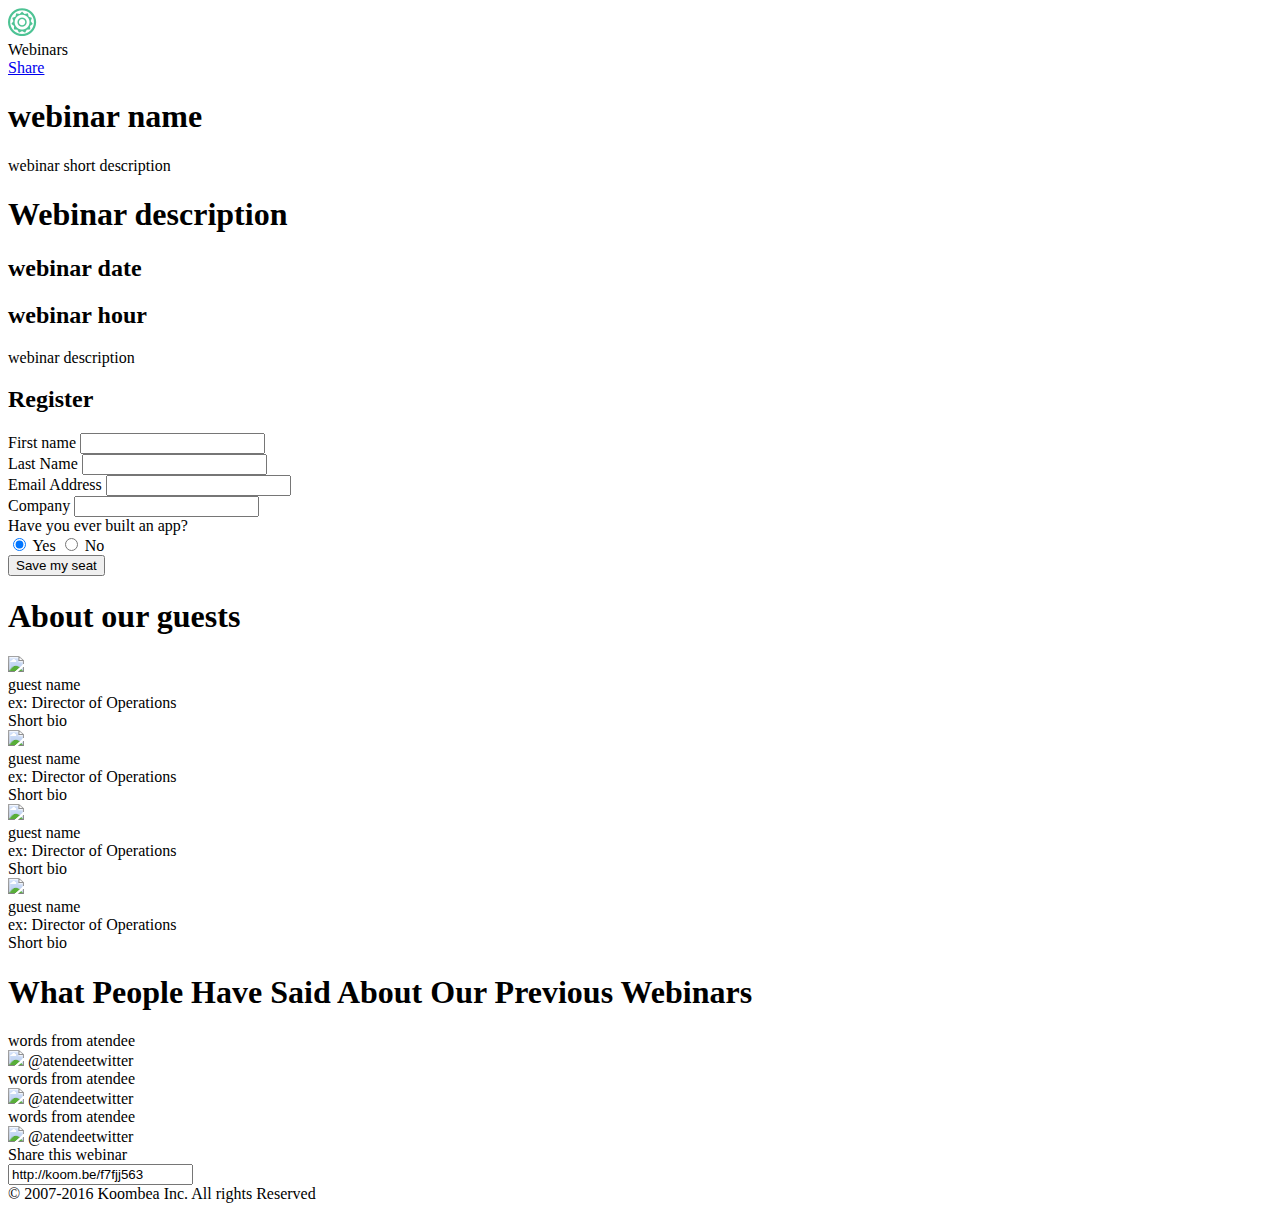
==== index_pardot.html @ 56e8da9b "template for pardot" ====
<!DOCTYPE html>
<html>
  <head>
    <meta charset="utf-8">
    <meta http-equiv="X-UA-Compatible" content="IE=edge">
    <meta name="description" content="%%description%%">
    <meta name="viewport" content="width=device-width, initial-scale=1, maximum-scale=1, user-scalable=no, minimal-ui">
		<meta name="apple-mobile-web-app-capable" content="yes">
		<meta name="apple-mobile-web-app-status-bar-style" content="black">
    <title>%%title%%</title>
    <style title="page-styles" type="text/css" data-page-type="main_desktop">

    </style>
  </head>
  <body>
    <div class="main">
      <div class="content">
        <header class="main__header">
          <div class="pull-left">
            <img src="img/logo.png" class="logo"/>
            <div class="vertical-separator"></div>
            <div class="primarytext inline">Webinars</div>
          </div>
          <a href="#share" class="btn share-btn pull-right">
            <span class="icon-share2"></span>
            Share
            <div class="inline-block rotate180">
              <span class="icon-ctrl"></span>
            </div>
          </a>
        </header>
        <section class="intro clearfix">
          <div class="centerdiv intro__header">
            <div class="line-separator"></div>
            <h1 class="text-large" pardot-region="webinar_name" pardot-region-type="simple">webinar name</h1>
            <div class="intro__header-text" pardot-region="webinar_short_desc" pardot-region-type="simple">
              webinar short description
            </div>
          </div>
        </section>
        <section class="description even pad1">
          <h1 class="hidden">Webinar description</h1>
          <div class="centerdiv pos-r">
            <div class="grid grid--full align-left">
              <div class="description__main align-left grid__item one-half palm--one-whole">
                <h2 class="field-title">
                  <span class="icon-calendar primarytext"></span>
                  <span pardot-region="webinar_date" pardot-region-type="simple">webinar date</span>
                </h2>
                <h2 class="field-title">
                  <span class="icon-alarm primarytext"></span>
                  <span pardot-region="webinar_hour" pardot-region-type="simple">webinar hour</span>
                </h2>
                <p class="line-height-med m-t-l" pardot-region="webinar_desc" pardot-region-type="simple">webinar description</p>
              </div>
            </div>
            <div class="register align-left">
              <form action="index.html" method="post">
                <h2>Register</h2>
                <div class="m-t-s">
                  <label class="field-title">First name</label>
                  <input type="text" name="firstname" value="" class="full-width m-t-s">
                </div>
                <div class="m-t-s">
                  <label class="field-title">Last Name</label>
                  <input type="text" name="lastname" value="" class="full-width m-t-s">
                </div>
                <div class="m-t-s">
                  <label class="field-title">Email Address</label>
                  <input type="text" name="email" value="" class="full-width m-t-s">
                </div>
                <div class="m-t-s">
                  <label class="field-title">Company</label>
                  <input type="text" name="company" value="" class="full-width m-t-s">
                </div>
                <div class="m-t-s">
                  <label class="field-title">Have you ever built an app?</label>
                </div>
                <div class="m-t-s radio">
                  <input type="radio" id="appyes" name="appbuilt" checked>
                  <label for="appyes" class="ilabel">Yes</label>
                  <input type="radio" id="appno" name="appbuilt">
                  <label for="appno" class="ilabel">No</label>
                </div>
                <button type="button" class="btn btn-primary full-width m-t-s">Save my seat</button>
              </form>
            </div>
          </div>
        </section>
        <section class="about-guests">
          <div class="centerdiv">
            <h1 class="m-t-xl section-header">About our guests</h1>
            <div class="line-separator"></div>
            <div class="grid grid--full align-left m-t-xl">
              <div class="grid__item desk--one-half">
                <div class="grid grid--full">
                  <div class="grid__item one-quarter">
                    <img src="http://placehold.it/80x80" class="img-circle img-guests" pardot-region="guest1_image" pardot-region-type="image"/>
                  </div><!--
                  --><div class="grid__item three-quarters">
                    <div class="m-t-m">
                      <div class="semibold" pardot-region="guest1" pardot-region-type="simple">guest name</div>
                      <div class="primarytext" pardot-region="guest1_title" pardot-region-type="simple">ex: Director of Operations</div>
                    </div>
                    <div class="line-height-med m-t-m" pardot-region="guest1_bio" pardot-region-type="simple">
                      Short bio
                    </div>
                    <div class="m-t-s">
                      <a href="#" class="field-title" pardot-region="guest1_linkedin" pardot-region-type="link"><span class="icon-linkedin2"></span></a>
                      <a href="https://twitter.com/" class="field-title" pardot-region="guest1_twitter" pardot-region-type="link"><span class="icon-twitter"></span></a>
                    </div>
                  </div>
                </div>
              </div><!--
              --><div class="grid__item desk--one-half">
                <div class="grid grid--full">
                  <div class="grid__item one-quarter">
                    <img src="http://placehold.it/80x80" class="img-circle img-guests" pardot-region="guest1_image" pardot-region-type="image"/>
                  </div><!--
                  --><div class="grid__item three-quarters">
                    <div class="m-t-m">
                      <div class="semibold" pardot-region="guest1" pardot-region-type="simple">guest name</div>
                      <div class="primarytext" pardot-region="guest1_title" pardot-region-type="simple">ex: Director of Operations</div>
                    </div>
                    <div class="line-height-med m-t-m" pardot-region="guest1_bio" pardot-region-type="simple">
                      Short bio
                    </div>
                    <div class="m-t-s">
                      <a href="#" class="field-title" pardot-region="guest1_linkedin" pardot-region-type="link"><span class="icon-linkedin2"></span></a>
                      <a href="https://twitter.com/" class="field-title" pardot-region="guest1_twitter" pardot-region-type="link"><span class="icon-twitter"></span></a>
                    </div>
                  </div>
                </div>
              </div>
            </div>
            <div class="grid grid--full align-left m-t-m">
              <div class="grid__item desk--one-half">
                <div class="grid grid--full">
                  <div class="grid__item one-quarter">
                    <img src="http://placehold.it/80x80" class="img-circle img-guests" pardot-region="guest1_image" pardot-region-type="image"/>
                  </div><!--
                  --><div class="grid__item three-quarters">
                    <div class="m-t-m">
                      <div class="semibold" pardot-region="guest1" pardot-region-type="simple">guest name</div>
                      <div class="primarytext" pardot-region="guest1_title" pardot-region-type="simple">ex: Director of Operations</div>
                    </div>
                    <div class="line-height-med m-t-m" pardot-region="guest1_bio" pardot-region-type="simple">
                      Short bio
                    </div>
                    <div class="m-t-s">
                      <a href="#" class="field-title" pardot-region="guest1_linkedin" pardot-region-type="link"><span class="icon-linkedin2"></span></a>
                      <a href="https://twitter.com/" class="field-title" pardot-region="guest1_twitter" pardot-region-type="link"><span class="icon-twitter"></span></a>
                    </div>
                  </div>
                </div>
              </div><!--
              --><div class="grid__item desk--one-half">
                <div class="grid grid--full">
                  <div class="grid__item one-quarter">
                    <img src="http://placehold.it/80x80" class="img-circle img-guests" pardot-region="guest1_image" pardot-region-type="image"/>
                  </div><!--
                  --><div class="grid__item three-quarters">
                    <div class="m-t-m">
                      <div class="semibold" pardot-region="guest1" pardot-region-type="simple">guest name</div>
                      <div class="primarytext" pardot-region="guest1_title" pardot-region-type="simple">ex: Director of Operations</div>
                    </div>
                    <div class="line-height-med m-t-m" pardot-region="guest1_bio" pardot-region-type="simple">
                      Short bio
                    </div>
                    <div class="m-t-s">
                      <a href="#" class="field-title" pardot-region="guest1_linkedin" pardot-region-type="link"><span class="icon-linkedin2"></span></a>
                      <a href="https://twitter.com/" class="field-title" pardot-region="guest1_twitter" pardot-region-type="link"><span class="icon-twitter"></span></a>
                    </div>
                  </div>
                </div>
              </div>
            </div>
          </div>
        </section>
        <section class="about-webinars even pad1">
          <div class="centerdiv">
            <h1 class="section-header">What People Have Said About Our Previous Webinars</h1>
            <div class="line-separator"></div>
            <div class="align-left">
              <span class="icon-quotes-left primarytext text-large"></span>
            </div>
            <div class="grid align-left m-t-m">
              <div class="grid__item desk--one-third people-says">
                <div class="people-says__content">
                  <div class="m-t-s people-says__content-text" pardot-region="atendee1_words" pardot-region-type="link">
                    words from atendee
                  </div>
                  <div class="people-says__content-signature m-t-m border-top-gray p-t-s">
                    <img src="http://placeholder.it/40x40" class="img-circle img-people" pardot-region="atendee1_img" pardot-region-type="img"/>
                    <span class="field-title bold" pardot-region="atendee1_twitter" pardot-region-type="simple">@atendeetwitter</span>
                  </div>
                </div>
              </div><!--
              --><div class="grid__item desk--one-third  people-says">
                <div class="people-says__content">
                  <div class="m-t-s people-says__content-text" pardot-region="atendee2_words" pardot-region-type="link">
                    words from atendee
                  </div>
                  <div class="people-says__content-signature m-t-m border-top-gray p-t-s">
                    <img src="http://placeholder.it/40x40" class="img-circle img-people" pardot-region="atendee2_img" pardot-region-type="img"/>
                    <span class="field-title bold" pardot-region="atendee2_twitter" pardot-region-type="simple">@atendeetwitter</span>
                  </div>
                </div>
              </div><!--
              --><div class="grid__item desk--one-third  people-says">
                <div class="people-says__content">
                  <div class="m-t-s people-says__content-text" pardot-region="atendee3_words" pardot-region-type="link">
                    words from atendee
                  </div>
                  <div class="people-says__content-signature m-t-m border-top-gray p-t-s">
                    <img src="http://placeholder.it/40x40" class="img-circle img-people" pardot-region="atendee3_img" pardot-region-type="img"/>
                    <span class="field-title bold" pardot-region="atendee3_twitter" pardot-region-type="simple">@atendeetwitter</span>
                  </div>
                </div>
              </div>
            </div>
            <div class="align-right m-t-m">
              <span class="icon-quotes-right primarytext text-large"></span>
            </div>
          </div>
        </section>
        <section id="share" class="share pad1">
          <div class="share__main">
            <div class="centerdiv">
              <div class="inline m-r-s bold">Share this webinar</div>
              <a href="https://www.facebook.com/sharer/sharer.php?u=http%3A//koom.be/f7fjj563" class="circular-char gray-text icon-facebook"></a>
              <a href="https://twitter.com/home?status=http%3A//koom.be/f7fjj563" class="circular-char gray-text icon-twitter"></a>
              <a href="https://www.linkedin.com/shareArticle?mini=true&url=http%3A//koom.be/f7fjj563&title=&summary=&source=" class="circular-char gray-text icon-linkedin2"></a>
              <a href="https://plus.google.com/share?url=http%3A//koom.be/f7fjj563" class="circular-char gray-text icon-google-plus"></a>
              <input type="text" class="btn border-full-gray inline gray-text" value="http://koom.be/f7fjj563">
            </div>
          </div>
        </section>
        <footer class="footer">
          <div class="footer__signature p-t-m">
            &copy; 2007-2016 Koombea Inc. All rights Reserved
          </div>
        </footer>
      </div>
    </div>
  </body>
</html>
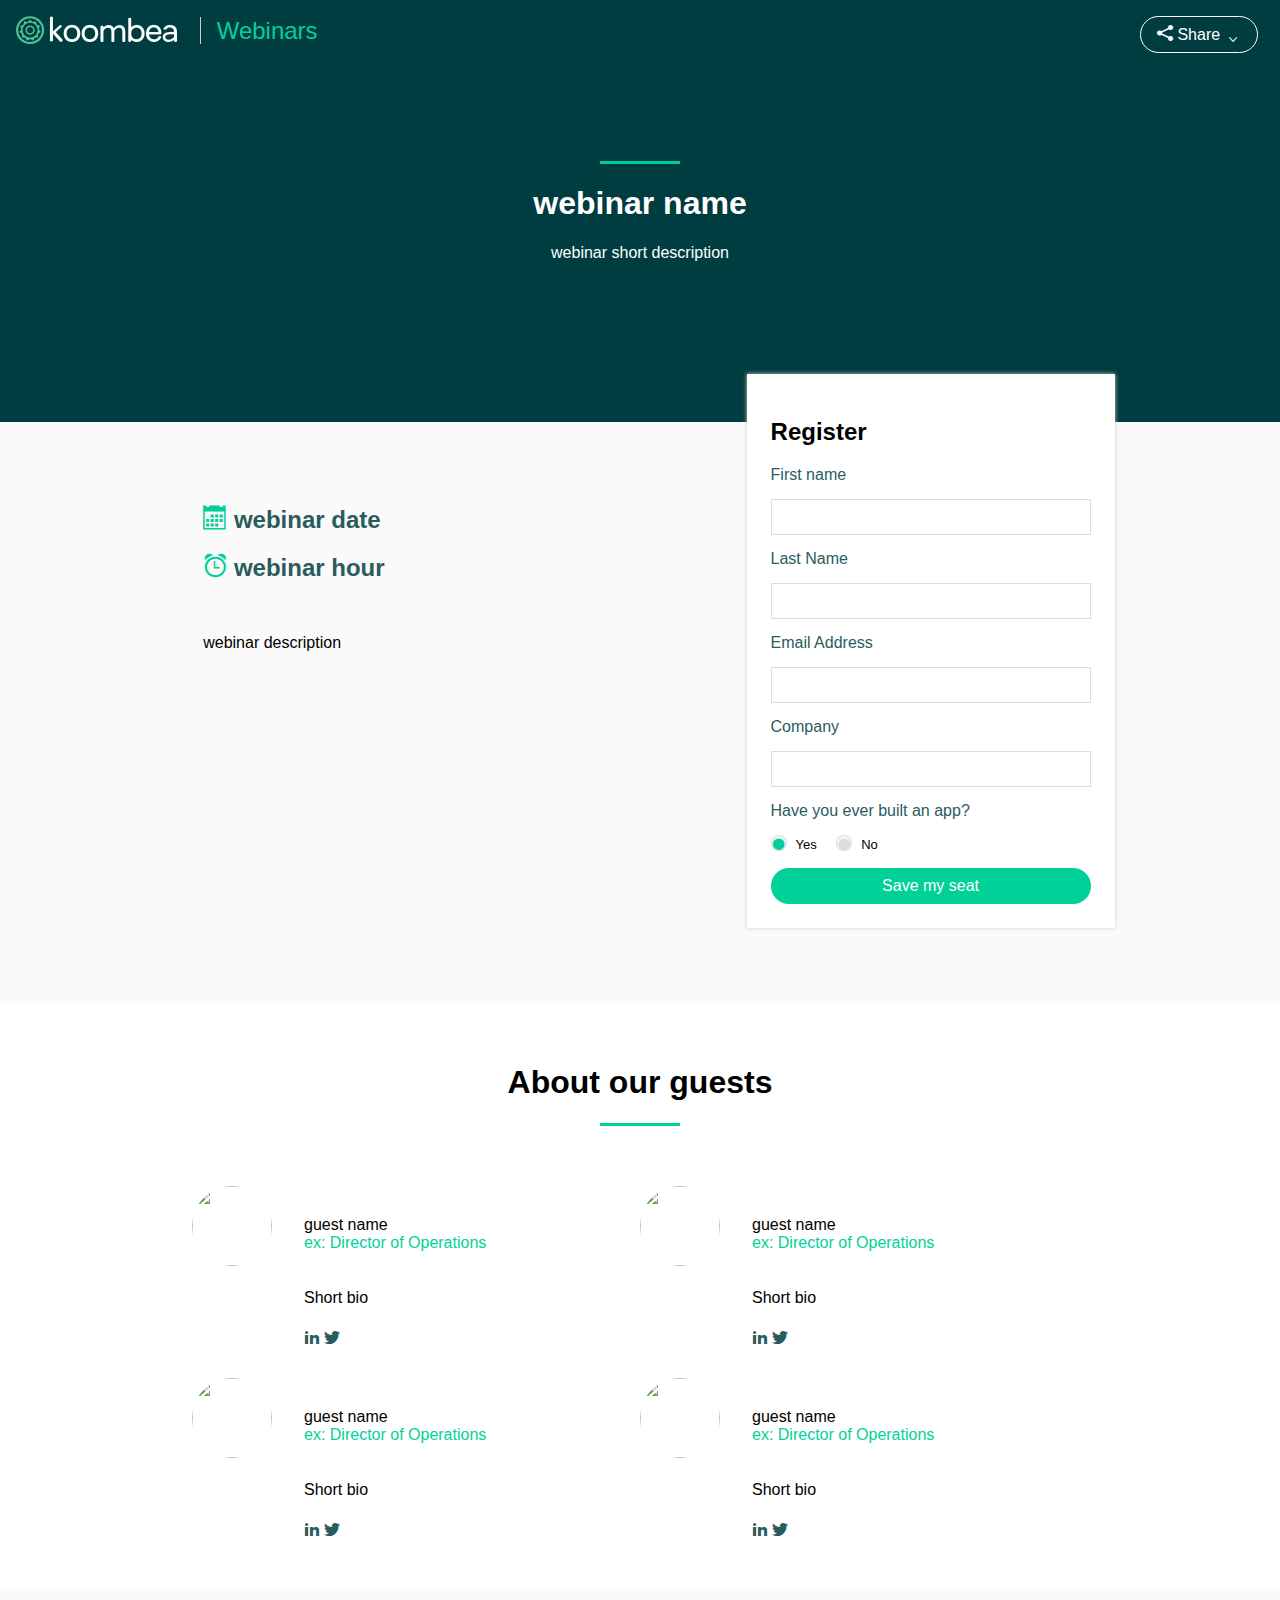
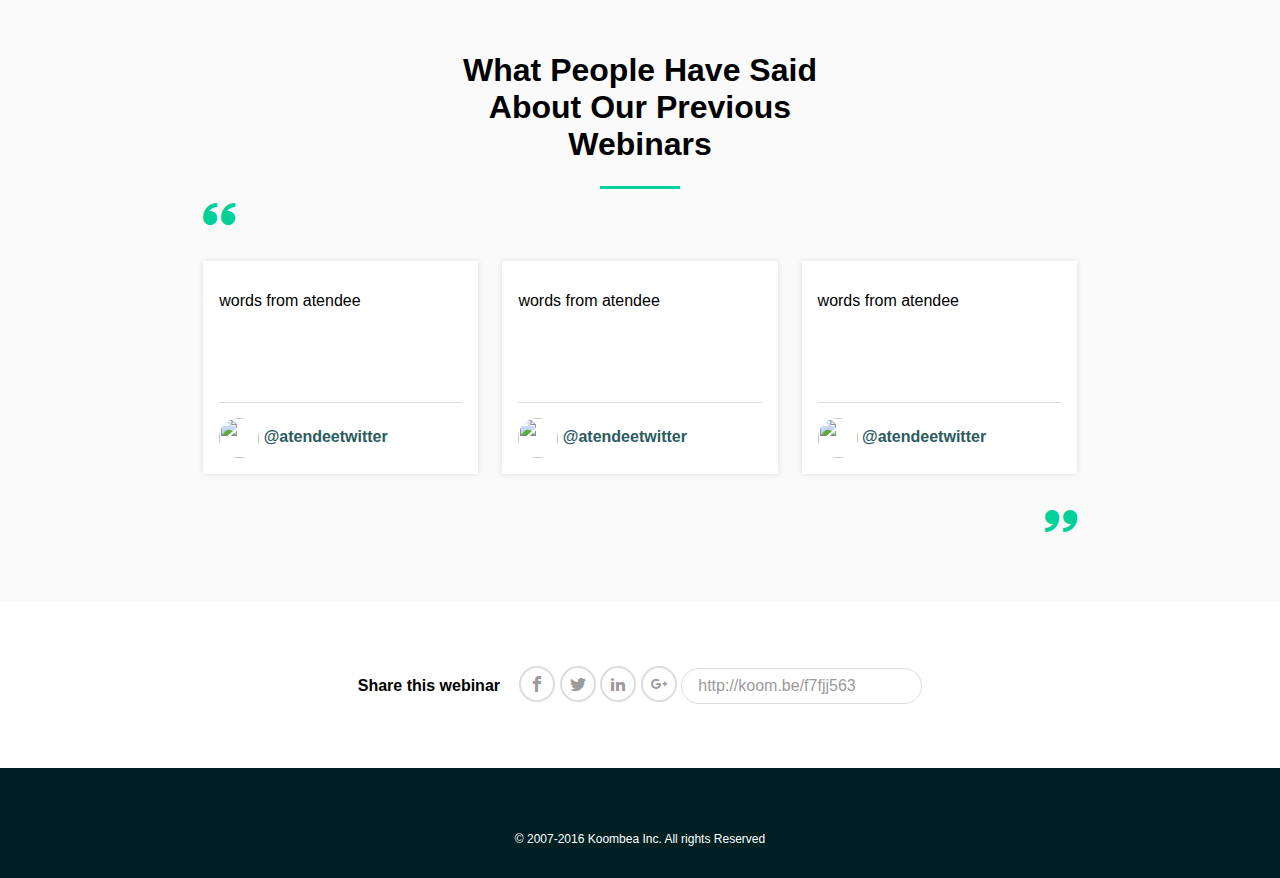
==== commit 92408949: "Inline styles" ====
--- a/index_pardot.html
+++ b/index_pardot.html
@@ -8,8 +8,275 @@
 		<meta name="apple-mobile-web-app-capable" content="yes">
 		<meta name="apple-mobile-web-app-status-bar-style" content="black">
     <title>%%title%%</title>
+    <link href="css/icomoon.css" rel="stylesheet">
     <style title="page-styles" type="text/css" data-page-type="main_desktop">
-
+      @charset "UTF-8";.grid{list-style:none;margin:0 0 0 -24px;padding:0}.grid__item{display:inline-block;padding-left:24px;vertical-align:top;width:100%;-webkit-box-sizing:border-box;-moz-box-sizing:border-box;box-sizing:border-box}.grid--rev{direction:rtl;text-align:left}.grid--rev>.grid__item{direction:ltr;text-align:left}.grid--full{margin-left:0}.grid--full>.grid__item{padding-left:0}.grid--right{text-align:right}.grid--right>.grid__item{text-align:left}.grid--center{text-align:center}.grid--center>.grid__item{text-align:left}.grid--middle>.grid__item{vertical-align:middle}.grid--bottom>.grid__item{vertical-align:bottom}.grid--narrow{margin-left:-12px}.grid--narrow>.grid__item{padding-left:12px}.grid--wide{margin-left:-48px}.grid--wide>.grid__item{padding-left:48px}.one-whole{width:100%}.five-tenths,.four-eighths,.one-half,.six-twelfths,.three-sixths,.two-quarters{width:50%}.four-twelfths,.one-third,.two-sixths{width:33.333%}.eight-twelfths,.four-sixths,.two-thirds{width:66.666%}.one-quarter,.three-twelfths,.two-eighths{width:25%}.nine-twelfths,.six-eighths,.three-quarters{width:75%}.one-fifth,.two-tenths{width:20%}.four-tenths,.two-fifths{width:40%}.six-tenths,.three-fifths{width:60%}.eight-tenths,.four-fifths{width:80%}.one-sixth,.two-twelfths{width:16.666%}.five-sixths,.ten-twelfths{width:83.333%}.one-eighth{width:12.5%}.three-eighths{width:37.5%}.five-eighths{width:62.5%}.seven-eighths{width:87.5%}.one-tenth{width:10%}.three-tenths{width:30%}.seven-tenths{width:70%}.nine-tenths{width:90%}.one-twelfth{width:8.333%}.five-twelfths{width:41.666%}.seven-twelfths{width:58.333%}.eleven-twelfths{width:91.666%}@media only screen and (max-width:480px){.palm--one-whole{width:100%}.palm--five-tenths,.palm--four-eighths,.palm--one-half,.palm--six-twelfths,.palm--three-sixths,.palm--two-quarters{width:50%}.palm--four-twelfths,.palm--one-third,.palm--two-sixths{width:33.333%}.palm--eight-twelfths,.palm--four-sixths,.palm--two-thirds{width:66.666%}.palm--one-quarter,.palm--three-twelfths,.palm--two-eighths{width:25%}.palm--nine-twelfths,.palm--six-eighths,.palm--three-quarters{width:75%}.palm--one-fifth,.palm--two-tenths{width:20%}.palm--four-tenths,.palm--two-fifths{width:40%}.palm--six-tenths,.palm--three-fifths{width:60%}.palm--eight-tenths,.palm--four-fifths{width:80%}.palm--one-sixth,.palm--two-twelfths{width:16.666%}.palm--five-sixths,.palm--ten-twelfths{width:83.333%}.palm--one-eighth{width:12.5%}.palm--three-eighths{width:37.5%}.palm--five-eighths{width:62.5%}.palm--seven-eighths{width:87.5%}.palm--one-tenth{width:10%}.palm--three-tenths{width:30%}.palm--seven-tenths{width:70%}.palm--nine-tenths{width:90%}.palm--one-twelfth{width:8.333%}.palm--five-twelfths{width:41.666%}.palm--seven-twelfths{width:58.333%}.palm--eleven-twelfths{width:91.666%}}@media only screen and (min-width:481px) and (max-width:1023px){.lap--one-whole{width:100%}.lap--five-tenths,.lap--four-eighths,.lap--one-half,.lap--six-twelfths,.lap--three-sixths,.lap--two-quarters{width:50%}.lap--four-twelfths,.lap--one-third,.lap--two-sixths{width:33.333%}.lap--eight-twelfths,.lap--four-sixths,.lap--two-thirds{width:66.666%}.lap--one-quarter,.lap--three-twelfths,.lap--two-eighths{width:25%}.lap--nine-twelfths,.lap--six-eighths,.lap--three-quarters{width:75%}.lap--one-fifth,.lap--two-tenths{width:20%}.lap--four-tenths,.lap--two-fifths{width:40%}.lap--six-tenths,.lap--three-fifths{width:60%}.lap--eight-tenths,.lap--four-fifths{width:80%}.lap--one-sixth,.lap--two-twelfths{width:16.666%}.lap--five-sixths,.lap--ten-twelfths{width:83.333%}.lap--one-eighth{width:12.5%}.lap--three-eighths{width:37.5%}.lap--five-eighths{width:62.5%}.lap--seven-eighths{width:87.5%}.lap--one-tenth{width:10%}.lap--three-tenths{width:30%}.lap--seven-tenths{width:70%}.lap--nine-tenths{width:90%}.lap--one-twelfth{width:8.333%}.lap--five-twelfths{width:41.666%}.lap--seven-twelfths{width:58.333%}.lap--eleven-twelfths{width:91.666%}}@media only screen and (max-width:1023px){.portable--one-whole{width:100%}.portable--five-tenths,.portable--four-eighths,.portable--one-half,.portable--six-twelfths,.portable--three-sixths,.portable--two-quarters{width:50%}.portable--four-twelfths,.portable--one-third,.portable--two-sixths{width:33.333%}.portable--eight-twelfths,.portable--four-sixths,.portable--two-thirds{width:66.666%}.portable--one-quarter,.portable--three-twelfths,.portable--two-eighths{width:25%}.portable--nine-twelfths,.portable--six-eighths,.portable--three-quarters{width:75%}.portable--one-fifth,.portable--two-tenths{width:20%}.portable--four-tenths,.portable--two-fifths{width:40%}.portable--six-tenths,.portable--three-fifths{width:60%}.portable--eight-tenths,.portable--four-fifths{width:80%}.portable--one-sixth,.portable--two-twelfths{width:16.666%}.portable--five-sixths,.portable--ten-twelfths{width:83.333%}.portable--one-eighth{width:12.5%}.portable--three-eighths{width:37.5%}.portable--five-eighths{width:62.5%}.portable--seven-eighths{width:87.5%}.portable--one-tenth{width:10%}.portable--three-tenths{width:30%}.portable--seven-tenths{width:70%}.portable--nine-tenths{width:90%}.portable--one-twelfth{width:8.333%}.portable--five-twelfths{width:41.666%}.portable--seven-twelfths{width:58.333%}.portable--eleven-twelfths{width:91.666%}}@media only screen and (min-width:1024px){.desk--one-whole{width:100%}.desk--five-tenths,.desk--four-eighths,.desk--one-half,.desk--six-twelfths,.desk--three-sixths,.desk--two-quarters{width:50%}.desk--four-twelfths,.desk--one-third,.desk--two-sixths{width:33.333%}.desk--eight-twelfths,.desk--four-sixths,.desk--two-thirds{width:66.666%}.desk--one-quarter,.desk--three-twelfths,.desk--two-eighths{width:25%}.desk--nine-twelfths,.desk--six-eighths,.desk--three-quarters{width:75%}.desk--one-fifth,.desk--two-tenths{width:20%}.desk--four-tenths,.desk--two-fifths{width:40%}.desk--six-tenths,.desk--three-fifths{width:60%}.desk--eight-tenths,.desk--four-fifths{width:80%}.desk--one-sixth,.desk--two-twelfths{width:16.666%}.desk--five-sixths,.desk--ten-twelfths{width:83.333%}.desk--one-eighth{width:12.5%}.desk--three-eighths{width:37.5%}.desk--five-eighths{width:62.5%}.desk--seven-eighths{width:87.5%}.desk--one-tenth{width:10%}.desk--three-tenths{width:30%}.desk--seven-tenths{width:70%}.desk--nine-tenths{width:90%}.desk--one-twelfth{width:8.333%}.desk--five-twelfths{width:41.666%}.desk--seven-twelfths{width:58.333%}.desk--eleven-twelfths{width:91.666%}}
+      .p-l-s{padding-left: 15px;}
+      .p-r-s{padding-right: 15px;}
+      .p-t-s{padding-top: 15px;}
+      .p-b-s{padding-bottom: 15px;}
+      .m-t-s{margin-top: 15px;}
+      .m-b-s{margin-bottom: 15px;}
+      .m-l-s{margin-left: 15px;}
+      .m-r-s{margin-right: 15px;}
+      .p-l-m{padding-left: 30px;}
+      .p-r-m{padding-right: 30px;}
+      .p-t-m{padding-top: 30px;}
+      .p-b-m{padding-bottom: 30px;}
+      .m-t-m{margin-top: 30px;}
+      .m-b-m{margin-bottom: 30px;}
+      .m-t-l{margin-top: 45px;}
+      .m-b-l{margin-bottom: 45px;}
+      .m-t-xl{margin-top: 60px;}
+      .m-b-xl{margin-bottom: 60px;}
+      .pos-r{position: relative;}
+      .pos-a{position: absolute;}
+      .pad1{padding: 1rem;}
+      .full-width{width: 100%;}
+      .align-left{text-align: left;}
+      .align-right{text-align: right;}
+      .align-center{text-align: center;}
+      .inline{display: inline;}
+      .hidden{display: none;}
+      .field-title{color: #2A5C5E;}
+      .primarytext{color: #01D099;}
+      .bold{font-weight: bold;}
+      .pull-left{float: left;}
+      .pull-right{float: right;}
+      .clearfix{clear: both;}
+      .img-circle{border-radius: 100%;}
+      .even{background-color: #FAFAFA;}
+      .text-large{font-size: 2rem;}
+      .line-height-med{line-height: 2rem;}
+      .semibold{font-weight: 500;}
+      .flex{display: flex;}
+      .flex-column{
+        display: flex;
+        flex-direction: column;
+      }
+      .line-separator{
+        border-bottom: 3px solid #01D099;
+        height:1px;
+        margin: 0.5rem auto;
+        width: 80px;
+      }
+      .vertical-separator{
+        border-left:1px solid #CDCDCD;
+        display: inline;
+        margin: 0 1rem;
+      }
+      .btn{
+        border: 1px solid transparent;
+        border-radius: 1.5rem;
+        cursor: pointer;
+        font-size: 1rem;
+        padding: 0.5rem 1rem;
+      }
+      .btn-primary{
+        background-color: #01D099;
+        color: #FFFFFF;
+      }
+      .btn-primary:hover{background-color: #01E4A8;}
+      .rotate-vertical{
+        -ms-transform: rotate(-180deg);
+        -moz-transform: rotate(-180deg);
+        -o-transform: rotate(-180deg);
+        -webkit-transform: rotate(-180deg);
+        transform: rotate(-180deg);
+      }
+      .circular-char{
+        border: 2px solid #DDDDDD;
+        border-radius: 100%;
+        cursor: pointer;
+        display: inline-block;
+        line-height: 2em;
+        text-align: center;
+        width: 2em;
+      }
+      .border-top-gray{border-top: 1px solid #DDDDDD;}
+      .border-full-gray{border: 2px solid #DDDDDD;}
+      .gray-text{color: #9B9B9B;}
+      .rotate180{transform: rotate(180deg);}
+      .inline-block{display: inline-block;}
+      .main__header{
+        color: #FFFFFF;
+        font-size: 1.5rem;
+        padding: 1rem;
+        position: absolute;
+        width: 97%;
+      }
+      .logo{vertical-align: sub;}
+      .share-btn{
+        background-color: transparent;
+        border: 1px solid;
+        color: #FFFFFF;
+      }
+      .intro__header{margin-top: 6rem;}
+      .intro__header-text{
+        margin: 0 auto;
+        width: 60%;
+      }
+      @media screen and (max-width: 600px) {
+        .share-btn{
+          display: none;
+        }
+      }
+      @import url(https://fonts.googleapis.com/css?family=Open+Sans:400,600,700);
+      *{font-family: 'Open Sans','Helvetica Neue',Helvetica,sans-serif;}
+      html,body {
+        height: 100%;
+        margin:0;
+        padding:0;
+        width: 100%;
+      }
+      body{font-size: 16px;}
+      img{
+        display: inline-block;
+        vertical-align: middle;
+      }
+      input[type=text],
+      input[type=password] {
+        box-sizing: border-box;
+        outline: none;
+        border: 1px solid #DDDDDD;
+      }
+      a{
+        color: #01D099;
+        text-decoration: none;
+      }
+      .ilabel{
+        display: inline-block;
+        cursor: pointer;
+        position: relative;
+        padding-left: 25px;
+        margin-right: 15px;
+        font-size: 13px;
+      }
+      .ilabel:before {
+        background-color: #FFFFFF;
+        bottom: 1px;
+        box-shadow: inset 0px 0px 3px 0px rgba(0, 0, 0, .3), 0px 1px 0px 0px rgba(255, 255, 255, .8);
+        content: "";
+        display: inline-block;
+        height: 1rem;
+        left: 0;
+        margin-right: 10px;
+        position: absolute;
+        width: 1rem;
+      }
+      input[type=radio] {display: none;}
+      .radio label:before {
+        border-radius: 8px;
+      }
+      input[type=radio] + .ilabel:before {
+        content: "\2022";
+        color: #DDDDDD;
+        font-family: 'Helvetica Neue','Open Sans',Helvetica,sans-serif;
+        font-size: 43px;
+        line-height: 1.03rem;
+        text-align: center;
+      }
+      input[type=radio]:checked + .ilabel:before {color: #01D099;}
+      .centerdiv{
+        margin: 3rem auto;
+        padding: 0 6rem;
+        text-align: center;
+        width: 70%;
+      }
+      .intro{
+        background-color: #003D40;
+        background-image: url('img/introbg.png');
+        color: #FFFFFF;
+        padding: 7rem 1rem;
+      }
+      .intro{
+        background-image: url('../img/introbg.png');
+      }
+      .description{min-height: 550px;}
+      .register{
+        background-color: #FFFFFF;
+        box-shadow: 0 0 0.25rem #CFCFCF;
+        left: 60%;
+        padding: 1.5rem;
+        position: absolute;
+        right: 0;
+        top: -7rem;
+        width: 20rem;
+      }
+      .register input{
+        font-size: 16px;
+        padding: 0.5rem;
+      }
+      .register input:focus{
+        border: 1px solid #01D099;
+        box-shadow: 0 0 5px #01D099;
+      }
+      .section-header{
+        margin-left: auto;
+        margin-right: auto;
+        text-align: center;
+        width: 50%;
+      }
+      .img-guests{
+        height: 80px;
+        width: 80px;
+      }
+      .img-people{
+        height: 40px;
+        width: 40px;
+      }
+      .people-says{
+        margin: 0 auto;
+      }
+      .people-says__content{
+        background-color: #FFFFFF;
+        box-shadow: 0 0 5px #DDDDDD;
+        padding: 1rem;
+      }
+      .people-says__content-text{
+        min-height: 80px;
+      }
+      @media screen and (max-width: 768px) {
+        .register{
+          background-color: transparent;
+          box-shadow: unset;
+          padding: 4px;
+          position: static;
+          width: 100%;
+        }
+        .centerdiv{
+          padding: 0;
+          width: 100%;
+        }
+        .people-says{
+          margin-top: 1rem;
+        }
+      }
+      .footer{
+        background-color: #002123;
+        background-image: url('img/footerbg.png');
+        color: #FFFFFF;
+        font-size: 12px;
+        padding-top: 2rem;
+      }
+      .footer{
+        background-image: url('../img/footerbg.png');
+      }
+      .footer__nav,.footer__products,.footer__signature{
+        margin: 0 auto;
+        padding: 1rem 0;
+        text-align: center;
+        width: 70%;
+      }
+      .footer__nav a{color: #FFFFFF;}
+      .footer__signature{
+        padding: 2rem 0;
+      }
+      @media screen and (max-width: 768px) {
+        .footer__nav,.footer__products{
+          display: none;
+        }
+      }
     </style>
   </head>
   <body>
--- a/css/icomoon.css
+++ b/css/icomoon.css
@@ -0,0 +1,204 @@
+@font-face {
+    font-family: 'icomoon';
+    src:    url('fonts/icomoon.eot?wnjruq');
+    src:    url('fonts/icomoon.eot?wnjruq#iefix') format('embedded-opentype'),
+        url('fonts/icomoon.ttf?wnjruq') format('truetype'),
+        url('fonts/icomoon.woff?wnjruq') format('woff'),
+        url('fonts/icomoon.svg?wnjruq#icomoon') format('svg');
+    font-weight: normal;
+    font-style: normal;
+}
+
+[class^="icon-"], [class*=" icon-"] {
+    /* use !important to prevent issues with browser extensions that change fonts */
+    font-family: 'icomoon' !important;
+    speak: none;
+    font-style: normal;
+    font-weight: normal;
+    font-variant: normal;
+    text-transform: none;
+    line-height: 1;
+
+    /* Better Font Rendering =========== */
+    -webkit-font-smoothing: antialiased;
+    -moz-osx-font-smoothing: grayscale;
+}
+
+.icon-home:before {
+    content: "\e900";
+}
+.icon-newspaper:before {
+    content: "\e901";
+}
+.icon-image:before {
+    content: "\e902";
+}
+.icon-headphones:before {
+    content: "\e903";
+}
+.icon-music:before {
+    content: "\e904";
+}
+.icon-connection:before {
+    content: "\e905";
+}
+.icon-file-text:before {
+    content: "\e906";
+}
+.icon-profile:before {
+    content: "\e907";
+}
+.icon-file-empty:before {
+    content: "\e908";
+}
+.icon-folder:before {
+    content: "\e909";
+}
+.icon-folder-open:before {
+    content: "\e90a";
+}
+.icon-cart:before {
+    content: "\e90b";
+}
+.icon-address-book:before {
+    content: "\e90c";
+}
+.icon-envelop:before {
+    content: "\e90d";
+}
+.icon-location:before {
+    content: "\e90e";
+}
+.icon-location2:before {
+    content: "\e90f";
+}
+.icon-calendar:before {
+    content: "\e910";
+}
+.icon-display:before {
+    content: "\e911";
+}
+.icon-laptop:before {
+    content: "\e912";
+}
+.icon-mobile:before {
+    content: "\e913";
+}
+.icon-mobile2:before {
+    content: "\e914";
+}
+.icon-tablet:before {
+    content: "\e915";
+}
+.icon-tv:before {
+    content: "\e916";
+}
+.icon-download:before {
+    content: "\e917";
+}
+.icon-upload:before {
+    content: "\e918";
+}
+.icon-undo:before {
+    content: "\e919";
+}
+.icon-redo:before {
+    content: "\e91a";
+}
+.icon-undo2:before {
+    content: "\e91b";
+}
+.icon-redo2:before {
+    content: "\e91c";
+}
+.icon-bubble:before {
+    content: "\e91d";
+}
+.icon-user:before {
+    content: "\e91e";
+}
+.icon-users:before {
+    content: "\e91f";
+}
+.icon-spinner2:before {
+    content: "\e920";
+}
+.icon-key:before {
+    content: "\e921";
+}
+.icon-lock:before {
+    content: "\e922";
+}
+.icon-unlocked:before {
+    content: "\e923";
+}
+.icon-equalizer2:before {
+    content: "\e924";
+}
+.icon-cog:before {
+    content: "\e925";
+}
+.icon-google-plus:before {
+    content: "\e926";
+}
+.icon-facebook:before {
+    content: "\e927";
+}
+.icon-facebook2:before {
+    content: "\e928";
+}
+.icon-instagram:before {
+    content: "\e929";
+}
+.icon-whatsapp:before {
+    content: "\e92a";
+}
+.icon-twitter:before {
+    content: "\e92b";
+}
+.icon-rss2:before {
+    content: "\e92c";
+}
+.icon-youtube:before {
+    content: "\e92d";
+}
+.icon-linkedin:before {
+    content: "\e92e";
+}
+.icon-linkedin2:before {
+    content: "\e92f";
+}
+.icon-clock:before {
+    content: "\e930";
+}
+.icon-clock2:before {
+    content: "\e931";
+}
+.icon-alarm:before {
+    content: "\e932";
+}
+.icon-quotes-left:before {
+    content: "\e939";
+}
+.icon-quotes-right:before {
+    content: "\e93a";
+}
+.icon-star-full:before {
+    content: "\e933";
+}
+.icon-heart:before {
+    content: "\e934";
+}
+.icon-cross:before {
+    content: "\e935";
+}
+.icon-checkmark:before {
+    content: "\e936";
+}
+.icon-ctrl:before {
+    content: "\e937";
+}
+.icon-share2:before {
+    content: "\e938";
+}
+
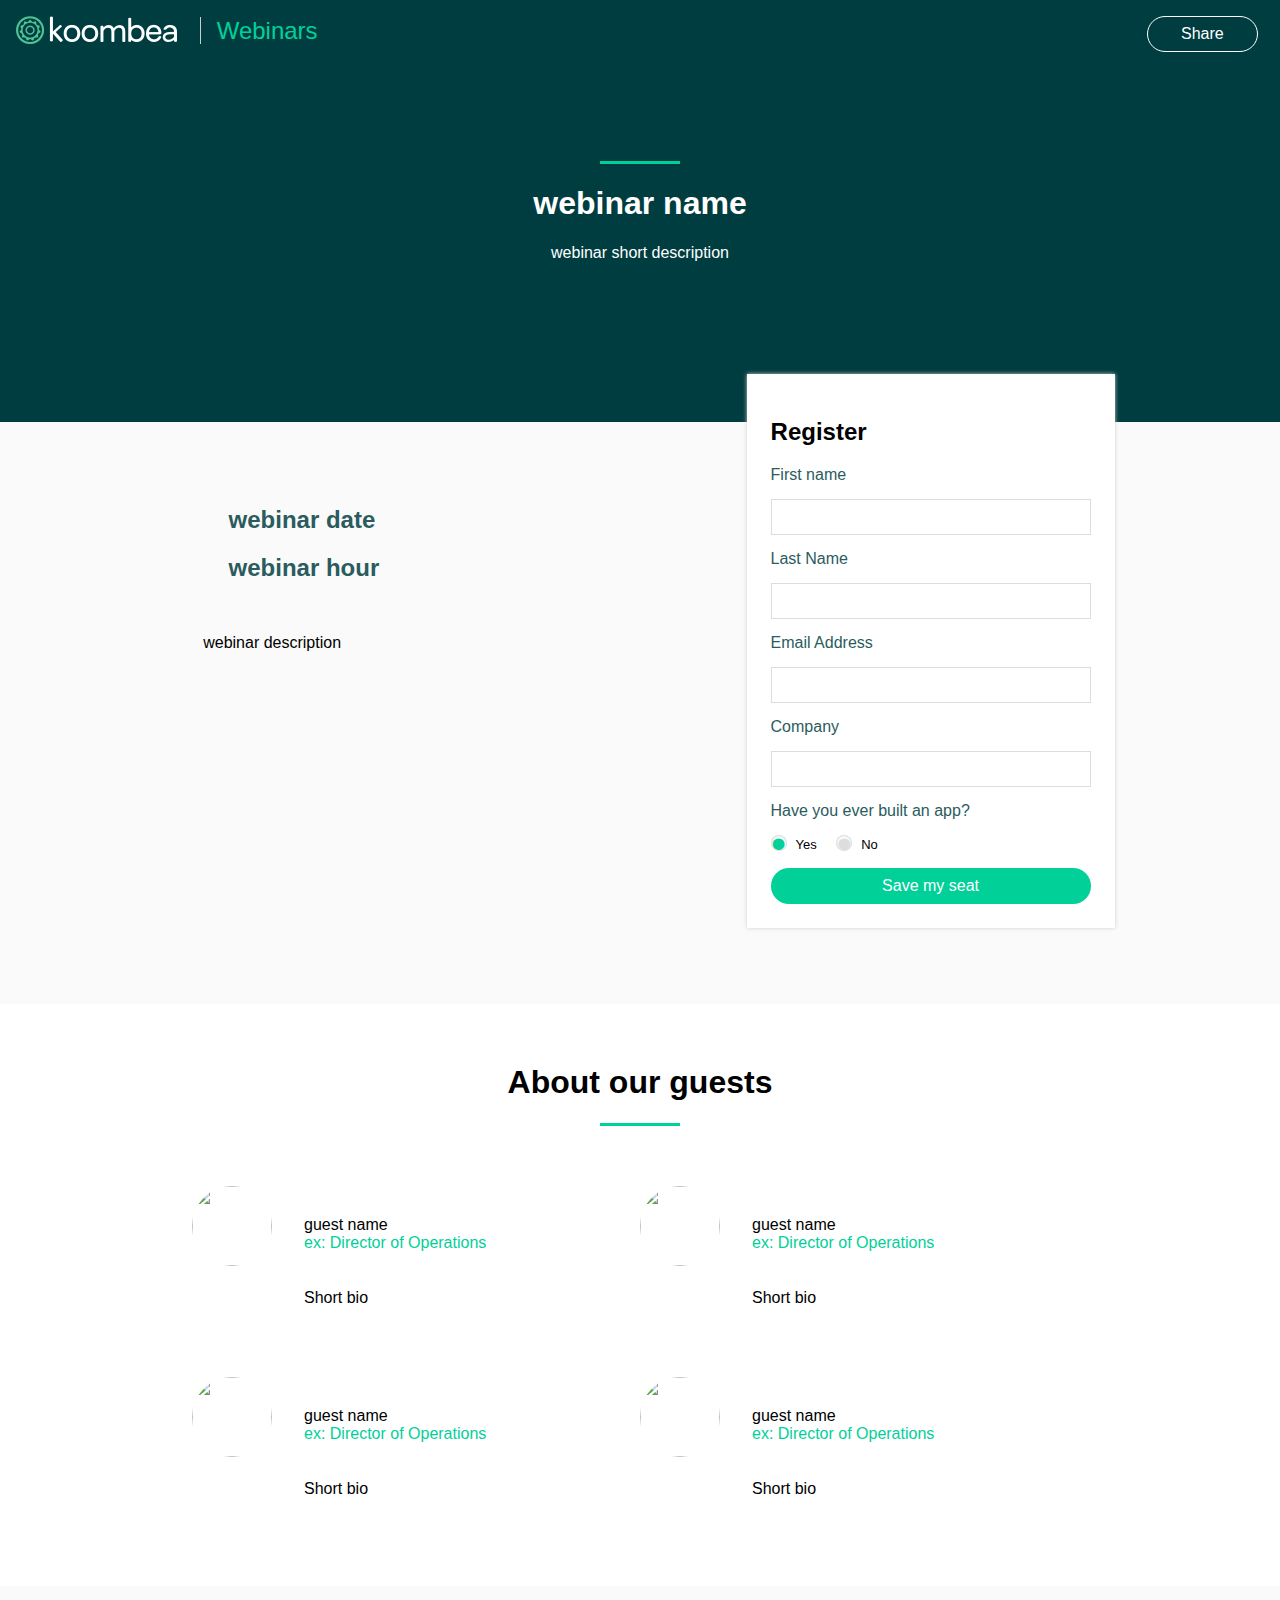
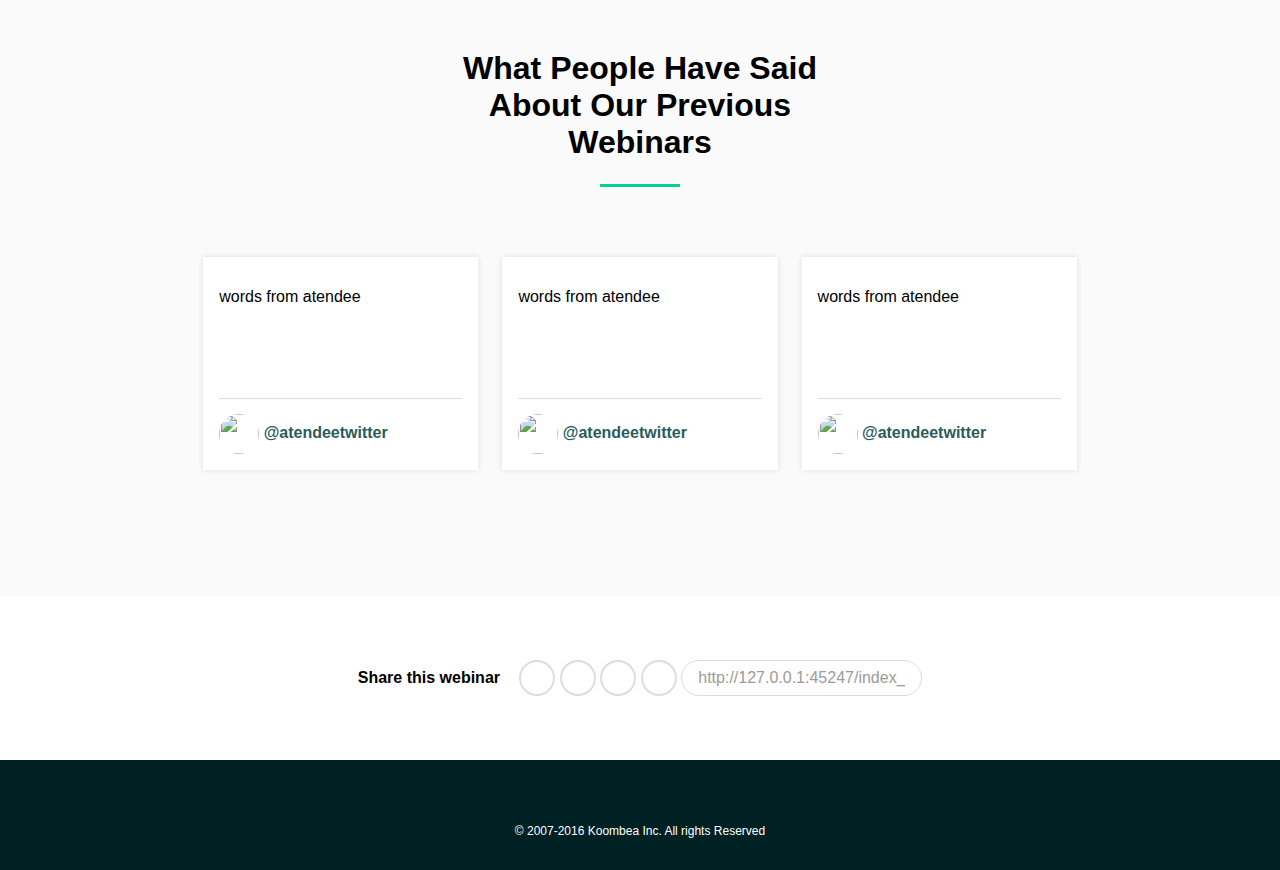
==== commit 2d52ea5a: "Updating sharing buttons" ====
--- a/index_pardot.html
+++ b/index_pardot.html
@@ -8,9 +8,206 @@
 		<meta name="apple-mobile-web-app-capable" content="yes">
 		<meta name="apple-mobile-web-app-status-bar-style" content="black">
     <title>%%title%%</title>
-    <link href="css/icomoon.css" rel="stylesheet">
     <style title="page-styles" type="text/css" data-page-type="main_desktop">
       @charset "UTF-8";.grid{list-style:none;margin:0 0 0 -24px;padding:0}.grid__item{display:inline-block;padding-left:24px;vertical-align:top;width:100%;-webkit-box-sizing:border-box;-moz-box-sizing:border-box;box-sizing:border-box}.grid--rev{direction:rtl;text-align:left}.grid--rev>.grid__item{direction:ltr;text-align:left}.grid--full{margin-left:0}.grid--full>.grid__item{padding-left:0}.grid--right{text-align:right}.grid--right>.grid__item{text-align:left}.grid--center{text-align:center}.grid--center>.grid__item{text-align:left}.grid--middle>.grid__item{vertical-align:middle}.grid--bottom>.grid__item{vertical-align:bottom}.grid--narrow{margin-left:-12px}.grid--narrow>.grid__item{padding-left:12px}.grid--wide{margin-left:-48px}.grid--wide>.grid__item{padding-left:48px}.one-whole{width:100%}.five-tenths,.four-eighths,.one-half,.six-twelfths,.three-sixths,.two-quarters{width:50%}.four-twelfths,.one-third,.two-sixths{width:33.333%}.eight-twelfths,.four-sixths,.two-thirds{width:66.666%}.one-quarter,.three-twelfths,.two-eighths{width:25%}.nine-twelfths,.six-eighths,.three-quarters{width:75%}.one-fifth,.two-tenths{width:20%}.four-tenths,.two-fifths{width:40%}.six-tenths,.three-fifths{width:60%}.eight-tenths,.four-fifths{width:80%}.one-sixth,.two-twelfths{width:16.666%}.five-sixths,.ten-twelfths{width:83.333%}.one-eighth{width:12.5%}.three-eighths{width:37.5%}.five-eighths{width:62.5%}.seven-eighths{width:87.5%}.one-tenth{width:10%}.three-tenths{width:30%}.seven-tenths{width:70%}.nine-tenths{width:90%}.one-twelfth{width:8.333%}.five-twelfths{width:41.666%}.seven-twelfths{width:58.333%}.eleven-twelfths{width:91.666%}@media only screen and (max-width:480px){.palm--one-whole{width:100%}.palm--five-tenths,.palm--four-eighths,.palm--one-half,.palm--six-twelfths,.palm--three-sixths,.palm--two-quarters{width:50%}.palm--four-twelfths,.palm--one-third,.palm--two-sixths{width:33.333%}.palm--eight-twelfths,.palm--four-sixths,.palm--two-thirds{width:66.666%}.palm--one-quarter,.palm--three-twelfths,.palm--two-eighths{width:25%}.palm--nine-twelfths,.palm--six-eighths,.palm--three-quarters{width:75%}.palm--one-fifth,.palm--two-tenths{width:20%}.palm--four-tenths,.palm--two-fifths{width:40%}.palm--six-tenths,.palm--three-fifths{width:60%}.palm--eight-tenths,.palm--four-fifths{width:80%}.palm--one-sixth,.palm--two-twelfths{width:16.666%}.palm--five-sixths,.palm--ten-twelfths{width:83.333%}.palm--one-eighth{width:12.5%}.palm--three-eighths{width:37.5%}.palm--five-eighths{width:62.5%}.palm--seven-eighths{width:87.5%}.palm--one-tenth{width:10%}.palm--three-tenths{width:30%}.palm--seven-tenths{width:70%}.palm--nine-tenths{width:90%}.palm--one-twelfth{width:8.333%}.palm--five-twelfths{width:41.666%}.palm--seven-twelfths{width:58.333%}.palm--eleven-twelfths{width:91.666%}}@media only screen and (min-width:481px) and (max-width:1023px){.lap--one-whole{width:100%}.lap--five-tenths,.lap--four-eighths,.lap--one-half,.lap--six-twelfths,.lap--three-sixths,.lap--two-quarters{width:50%}.lap--four-twelfths,.lap--one-third,.lap--two-sixths{width:33.333%}.lap--eight-twelfths,.lap--four-sixths,.lap--two-thirds{width:66.666%}.lap--one-quarter,.lap--three-twelfths,.lap--two-eighths{width:25%}.lap--nine-twelfths,.lap--six-eighths,.lap--three-quarters{width:75%}.lap--one-fifth,.lap--two-tenths{width:20%}.lap--four-tenths,.lap--two-fifths{width:40%}.lap--six-tenths,.lap--three-fifths{width:60%}.lap--eight-tenths,.lap--four-fifths{width:80%}.lap--one-sixth,.lap--two-twelfths{width:16.666%}.lap--five-sixths,.lap--ten-twelfths{width:83.333%}.lap--one-eighth{width:12.5%}.lap--three-eighths{width:37.5%}.lap--five-eighths{width:62.5%}.lap--seven-eighths{width:87.5%}.lap--one-tenth{width:10%}.lap--three-tenths{width:30%}.lap--seven-tenths{width:70%}.lap--nine-tenths{width:90%}.lap--one-twelfth{width:8.333%}.lap--five-twelfths{width:41.666%}.lap--seven-twelfths{width:58.333%}.lap--eleven-twelfths{width:91.666%}}@media only screen and (max-width:1023px){.portable--one-whole{width:100%}.portable--five-tenths,.portable--four-eighths,.portable--one-half,.portable--six-twelfths,.portable--three-sixths,.portable--two-quarters{width:50%}.portable--four-twelfths,.portable--one-third,.portable--two-sixths{width:33.333%}.portable--eight-twelfths,.portable--four-sixths,.portable--two-thirds{width:66.666%}.portable--one-quarter,.portable--three-twelfths,.portable--two-eighths{width:25%}.portable--nine-twelfths,.portable--six-eighths,.portable--three-quarters{width:75%}.portable--one-fifth,.portable--two-tenths{width:20%}.portable--four-tenths,.portable--two-fifths{width:40%}.portable--six-tenths,.portable--three-fifths{width:60%}.portable--eight-tenths,.portable--four-fifths{width:80%}.portable--one-sixth,.portable--two-twelfths{width:16.666%}.portable--five-sixths,.portable--ten-twelfths{width:83.333%}.portable--one-eighth{width:12.5%}.portable--three-eighths{width:37.5%}.portable--five-eighths{width:62.5%}.portable--seven-eighths{width:87.5%}.portable--one-tenth{width:10%}.portable--three-tenths{width:30%}.portable--seven-tenths{width:70%}.portable--nine-tenths{width:90%}.portable--one-twelfth{width:8.333%}.portable--five-twelfths{width:41.666%}.portable--seven-twelfths{width:58.333%}.portable--eleven-twelfths{width:91.666%}}@media only screen and (min-width:1024px){.desk--one-whole{width:100%}.desk--five-tenths,.desk--four-eighths,.desk--one-half,.desk--six-twelfths,.desk--three-sixths,.desk--two-quarters{width:50%}.desk--four-twelfths,.desk--one-third,.desk--two-sixths{width:33.333%}.desk--eight-twelfths,.desk--four-sixths,.desk--two-thirds{width:66.666%}.desk--one-quarter,.desk--three-twelfths,.desk--two-eighths{width:25%}.desk--nine-twelfths,.desk--six-eighths,.desk--three-quarters{width:75%}.desk--one-fifth,.desk--two-tenths{width:20%}.desk--four-tenths,.desk--two-fifths{width:40%}.desk--six-tenths,.desk--three-fifths{width:60%}.desk--eight-tenths,.desk--four-fifths{width:80%}.desk--one-sixth,.desk--two-twelfths{width:16.666%}.desk--five-sixths,.desk--ten-twelfths{width:83.333%}.desk--one-eighth{width:12.5%}.desk--three-eighths{width:37.5%}.desk--five-eighths{width:62.5%}.desk--seven-eighths{width:87.5%}.desk--one-tenth{width:10%}.desk--three-tenths{width:30%}.desk--seven-tenths{width:70%}.desk--nine-tenths{width:90%}.desk--one-twelfth{width:8.333%}.desk--five-twelfths{width:41.666%}.desk--seven-twelfths{width:58.333%}.desk--eleven-twelfths{width:91.666%}}
+      @font-face {
+        font-family: 'icomoon';
+        src:    url('fonts/icomoon.eot?wnjruq');
+        src:    url('fonts/icomoon.eot?wnjruq#iefix') format('embedded-opentype'),
+            url('fonts/icomoon.ttf?wnjruq') format('truetype'),
+            url('fonts/icomoon.woff?wnjruq') format('woff'),
+            url('fonts/icomoon.svg?wnjruq#icomoon') format('svg');
+        font-weight: normal;
+        font-style: normal;
+      }
+      [class^="icon-"], [class*=" icon-"] {
+        font-family: 'icomoon' !important;
+        speak: none;
+        font-style: normal;
+        font-weight: normal;
+        font-variant: normal;
+        text-transform: none;
+        line-height: 1;
+        -webkit-font-smoothing: antialiased;
+        -moz-osx-font-smoothing: grayscale;
+      }
+      .icon-home:before {
+        content: "\e900";
+      }
+      .icon-newspaper:before {
+        content: "\e901";
+      }
+      .icon-image:before {
+        content: "\e902";
+      }
+      .icon-headphones:before {
+        content: "\e903";
+      }
+      .icon-music:before {
+        content: "\e904";
+      }
+      .icon-connection:before {
+        content: "\e905";
+      }
+      .icon-file-text:before {
+        content: "\e906";
+      }
+      .icon-profile:before {
+        content: "\e907";
+      }
+      .icon-file-empty:before {
+        content: "\e908";
+      }
+      .icon-folder:before {
+        content: "\e909";
+      }
+      .icon-folder-open:before {
+        content: "\e90a";
+      }
+      .icon-cart:before {
+        content: "\e90b";
+      }
+      .icon-address-book:before {
+        content: "\e90c";
+      }
+      .icon-envelop:before {
+        content: "\e90d";
+      }
+      .icon-location:before {
+        content: "\e90e";
+      }
+      .icon-location2:before {
+        content: "\e90f";
+      }
+      .icon-calendar:before {
+        content: "\e910";
+      }
+      .icon-display:before {
+        content: "\e911";
+      }
+      .icon-laptop:before {
+        content: "\e912";
+      }
+      .icon-mobile:before {
+        content: "\e913";
+      }
+      .icon-mobile2:before {
+        content: "\e914";
+      }
+      .icon-tablet:before {
+        content: "\e915";
+      }
+      .icon-tv:before {
+        content: "\e916";
+      }
+      .icon-download:before {
+        content: "\e917";
+      }
+      .icon-upload:before {
+        content: "\e918";
+      }
+      .icon-undo:before {
+        content: "\e919";
+      }
+      .icon-redo:before {
+        content: "\e91a";
+      }
+      .icon-undo2:before {
+        content: "\e91b";
+      }
+      .icon-redo2:before {
+        content: "\e91c";
+      }
+      .icon-bubble:before {
+        content: "\e91d";
+      }
+      .icon-user:before {
+        content: "\e91e";
+      }
+      .icon-users:before {
+        content: "\e91f";
+      }
+      .icon-spinner2:before {
+        content: "\e920";
+      }
+      .icon-key:before {
+        content: "\e921";
+      }
+      .icon-lock:before {
+        content: "\e922";
+      }
+      .icon-unlocked:before {
+        content: "\e923";
+      }
+      .icon-equalizer2:before {
+        content: "\e924";
+      }
+      .icon-cog:before {
+        content: "\e925";
+      }
+      .icon-google-plus:before {
+        content: "\e926";
+      }
+      .icon-facebook:before {
+        content: "\e927";
+      }
+      .icon-facebook2:before {
+        content: "\e928";
+      }
+      .icon-instagram:before {
+        content: "\e929";
+      }
+      .icon-whatsapp:before {
+        content: "\e92a";
+      }
+      .icon-twitter:before {
+        content: "\e92b";
+      }
+      .icon-rss2:before {
+        content: "\e92c";
+      }
+      .icon-youtube:before {
+        content: "\e92d";
+      }
+      .icon-linkedin:before {
+        content: "\e92e";
+      }
+      .icon-linkedin2:before {
+        content: "\e92f";
+      }
+      .icon-clock:before {
+        content: "\e930";
+      }
+      .icon-clock2:before {
+        content: "\e931";
+      }
+      .icon-alarm:before {
+        content: "\e932";
+      }
+      .icon-quotes-left:before {
+        content: "\e939";
+      }
+      .icon-quotes-right:before {
+        content: "\e93a";
+      }
+      .icon-star-full:before {
+        content: "\e933";
+      }
+      .icon-heart:before {
+        content: "\e934";
+      }
+      .icon-cross:before {
+        content: "\e935";
+      }
+      .icon-checkmark:before {
+        content: "\e936";
+      }
+      .icon-ctrl:before {
+        content: "\e937";
+      }
+      .icon-share2:before {
+        content: "\e938";
+      }
       .p-l-s{padding-left: 15px;}
       .p-r-s{padding-right: 15px;}
       .p-t-s{padding-top: 15px;}
@@ -366,7 +563,7 @@
                   </div><!--
                   --><div class="grid__item three-quarters">
                     <div class="m-t-m">
-                      <div class="semibold" pardot-region="guest1" pardot-region-type="simple">guest name</div>
+                      <div class="semibold" pardot-region="guest1_name" pardot-region-type="simple">guest name</div>
                       <div class="primarytext" pardot-region="guest1_title" pardot-region-type="simple">ex: Director of Operations</div>
                     </div>
                     <div class="line-height-med m-t-m" pardot-region="guest1_bio" pardot-region-type="simple">
@@ -382,19 +579,19 @@
               --><div class="grid__item desk--one-half">
                 <div class="grid grid--full">
                   <div class="grid__item one-quarter">
-                    <img src="http://placehold.it/80x80" class="img-circle img-guests" pardot-region="guest1_image" pardot-region-type="image"/>
+                    <img src="http://placehold.it/80x80" class="img-circle img-guests" pardot-region="guest2_image" pardot-region-type="image"/>
                   </div><!--
                   --><div class="grid__item three-quarters">
                     <div class="m-t-m">
-                      <div class="semibold" pardot-region="guest1" pardot-region-type="simple">guest name</div>
-                      <div class="primarytext" pardot-region="guest1_title" pardot-region-type="simple">ex: Director of Operations</div>
-                    </div>
-                    <div class="line-height-med m-t-m" pardot-region="guest1_bio" pardot-region-type="simple">
+                      <div class="semibold" pardot-region="guest2_name" pardot-region-type="simple">guest name</div>
+                      <div class="primarytext" pardot-region="guest2_title" pardot-region-type="simple">ex: Director of Operations</div>
+                    </div>
+                    <div class="line-height-med m-t-m" pardot-region="guest2_bio" pardot-region-type="simple">
                       Short bio
                     </div>
                     <div class="m-t-s">
-                      <a href="#" class="field-title" pardot-region="guest1_linkedin" pardot-region-type="link"><span class="icon-linkedin2"></span></a>
-                      <a href="https://twitter.com/" class="field-title" pardot-region="guest1_twitter" pardot-region-type="link"><span class="icon-twitter"></span></a>
+                      <a href="#" class="field-title" pardot-region="guest2_linkedin" pardot-region-type="link"><span class="icon-linkedin2"></span></a>
+                      <a href="https://twitter.com/" class="field-title" pardot-region="guest2_twitter" pardot-region-type="link"><span class="icon-twitter"></span></a>
                     </div>
                   </div>
                 </div>
@@ -404,19 +601,19 @@
               <div class="grid__item desk--one-half">
                 <div class="grid grid--full">
                   <div class="grid__item one-quarter">
-                    <img src="http://placehold.it/80x80" class="img-circle img-guests" pardot-region="guest1_image" pardot-region-type="image"/>
+                    <img src="http://placehold.it/80x80" class="img-circle img-guests" pardot-region="guest3_image" pardot-region-type="image"/>
                   </div><!--
                   --><div class="grid__item three-quarters">
                     <div class="m-t-m">
-                      <div class="semibold" pardot-region="guest1" pardot-region-type="simple">guest name</div>
-                      <div class="primarytext" pardot-region="guest1_title" pardot-region-type="simple">ex: Director of Operations</div>
-                    </div>
-                    <div class="line-height-med m-t-m" pardot-region="guest1_bio" pardot-region-type="simple">
+                      <div class="semibold" pardot-region="guest3_name" pardot-region-type="simple">guest name</div>
+                      <div class="primarytext" pardot-region="guest3_title" pardot-region-type="simple">ex: Director of Operations</div>
+                    </div>
+                    <div class="line-height-med m-t-m" pardot-region="guest3_bio" pardot-region-type="simple">
                       Short bio
                     </div>
                     <div class="m-t-s">
-                      <a href="#" class="field-title" pardot-region="guest1_linkedin" pardot-region-type="link"><span class="icon-linkedin2"></span></a>
-                      <a href="https://twitter.com/" class="field-title" pardot-region="guest1_twitter" pardot-region-type="link"><span class="icon-twitter"></span></a>
+                      <a href="#" class="field-title" pardot-region="guest3_linkedin" pardot-region-type="link"><span class="icon-linkedin2"></span></a>
+                      <a href="https://twitter.com/" class="field-title" pardot-region="guest3_twitter" pardot-region-type="link"><span class="icon-twitter"></span></a>
                     </div>
                   </div>
                 </div>
@@ -424,19 +621,19 @@
               --><div class="grid__item desk--one-half">
                 <div class="grid grid--full">
                   <div class="grid__item one-quarter">
-                    <img src="http://placehold.it/80x80" class="img-circle img-guests" pardot-region="guest1_image" pardot-region-type="image"/>
+                    <img src="http://placehold.it/80x80" class="img-circle img-guests" pardot-region="guest4_image" pardot-region-type="image"/>
                   </div><!--
                   --><div class="grid__item three-quarters">
                     <div class="m-t-m">
-                      <div class="semibold" pardot-region="guest1" pardot-region-type="simple">guest name</div>
-                      <div class="primarytext" pardot-region="guest1_title" pardot-region-type="simple">ex: Director of Operations</div>
-                    </div>
-                    <div class="line-height-med m-t-m" pardot-region="guest1_bio" pardot-region-type="simple">
+                      <div class="semibold" pardot-region="guest4_name" pardot-region-type="simple">guest name</div>
+                      <div class="primarytext" pardot-region="guest4_title" pardot-region-type="simple">ex: Director of Operations</div>
+                    </div>
+                    <div class="line-height-med m-t-m" pardot-region="guest4_bio" pardot-region-type="simple">
                       Short bio
                     </div>
                     <div class="m-t-s">
-                      <a href="#" class="field-title" pardot-region="guest1_linkedin" pardot-region-type="link"><span class="icon-linkedin2"></span></a>
-                      <a href="https://twitter.com/" class="field-title" pardot-region="guest1_twitter" pardot-region-type="link"><span class="icon-twitter"></span></a>
+                      <a href="#" class="field-title" pardot-region="guest4_linkedin" pardot-region-type="link"><span class="icon-linkedin2"></span></a>
+                      <a href="https://twitter.com/" class="field-title" pardot-region="guest4_twitter" pardot-region-type="link"><span class="icon-twitter"></span></a>
                     </div>
                   </div>
                 </div>
@@ -454,33 +651,33 @@
             <div class="grid align-left m-t-m">
               <div class="grid__item desk--one-third people-says">
                 <div class="people-says__content">
-                  <div class="m-t-s people-says__content-text" pardot-region="atendee1_words" pardot-region-type="link">
+                  <div class="m-t-s people-says__content-text" pardot-region="atendee1_words" pardot-region-type="basic">
                     words from atendee
                   </div>
                   <div class="people-says__content-signature m-t-m border-top-gray p-t-s">
-                    <img src="http://placeholder.it/40x40" class="img-circle img-people" pardot-region="atendee1_img" pardot-region-type="img"/>
+                    <img src="http://placehold.it/40x40" class="img-circle img-people" pardot-region="atendee1_img" pardot-region-type="img"/>
                     <span class="field-title bold" pardot-region="atendee1_twitter" pardot-region-type="simple">@atendeetwitter</span>
                   </div>
                 </div>
               </div><!--
               --><div class="grid__item desk--one-third  people-says">
                 <div class="people-says__content">
-                  <div class="m-t-s people-says__content-text" pardot-region="atendee2_words" pardot-region-type="link">
+                  <div class="m-t-s people-says__content-text" pardot-region="atendee2_words" pardot-region-type="basic">
                     words from atendee
                   </div>
                   <div class="people-says__content-signature m-t-m border-top-gray p-t-s">
-                    <img src="http://placeholder.it/40x40" class="img-circle img-people" pardot-region="atendee2_img" pardot-region-type="img"/>
+                    <img src="http://placehold.it/40x40" class="img-circle img-people" pardot-region="atendee2_img" pardot-region-type="img"/>
                     <span class="field-title bold" pardot-region="atendee2_twitter" pardot-region-type="simple">@atendeetwitter</span>
                   </div>
                 </div>
               </div><!--
               --><div class="grid__item desk--one-third  people-says">
                 <div class="people-says__content">
-                  <div class="m-t-s people-says__content-text" pardot-region="atendee3_words" pardot-region-type="link">
+                  <div class="m-t-s people-says__content-text" pardot-region="atendee3_words" pardot-region-type="basic">
                     words from atendee
                   </div>
                   <div class="people-says__content-signature m-t-m border-top-gray p-t-s">
-                    <img src="http://placeholder.it/40x40" class="img-circle img-people" pardot-region="atendee3_img" pardot-region-type="img"/>
+                    <img src="http://placehold.it/40x40" class="img-circle img-people" pardot-region="atendee3_img" pardot-region-type="img"/>
                     <span class="field-title bold" pardot-region="atendee3_twitter" pardot-region-type="simple">@atendeetwitter</span>
                   </div>
                 </div>
@@ -495,11 +692,11 @@
           <div class="share__main">
             <div class="centerdiv">
               <div class="inline m-r-s bold">Share this webinar</div>
-              <a href="https://www.facebook.com/sharer/sharer.php?u=http%3A//koom.be/f7fjj563" class="circular-char gray-text icon-facebook"></a>
-              <a href="https://twitter.com/home?status=http%3A//koom.be/f7fjj563" class="circular-char gray-text icon-twitter"></a>
-              <a href="https://www.linkedin.com/shareArticle?mini=true&url=http%3A//koom.be/f7fjj563&title=&summary=&source=" class="circular-char gray-text icon-linkedin2"></a>
-              <a href="https://plus.google.com/share?url=http%3A//koom.be/f7fjj563" class="circular-char gray-text icon-google-plus"></a>
-              <input type="text" class="btn border-full-gray inline gray-text" value="http://koom.be/f7fjj563">
+              <a href="#" class="circular-char gray-text icon-facebook js-share-fb"></a>
+              <a href="#" class="circular-char gray-text icon-twitter js-share-tw"></a>
+              <a href="#" class="circular-char gray-text icon-linkedin2 js-share-in"></a>
+              <a href="#" class="circular-char gray-text icon-google-plus js-share-gp"></a>
+              <input type="text" class="btn border-full-gray inline gray-text js-url" value="">
             </div>
           </div>
         </section>
@@ -510,5 +707,13 @@
         </footer>
       </div>
     </div>
+    <script>
+      var url = document.URL;
+      document.querySelector('.js-url').value = url;
+      document.querySelector('.js-share-fb').href = "https://www.facebook.com/sharer/sharer.php?u="+(encodeURIComponent(url));
+      document.querySelector('.js-share-tw').href = "https://twitter.com/home?status="+(encodeURIComponent(url));
+      document.querySelector('.js-share-in').href = "https://www.linkedin.com/shareArticle?mini=true&url="+(encodeURIComponent(url));
+      document.querySelector('.js-share-gp').href = "https://plus.google.com/share?url="+(encodeURIComponent(url));
+    </script>
   </body>
 </html>
